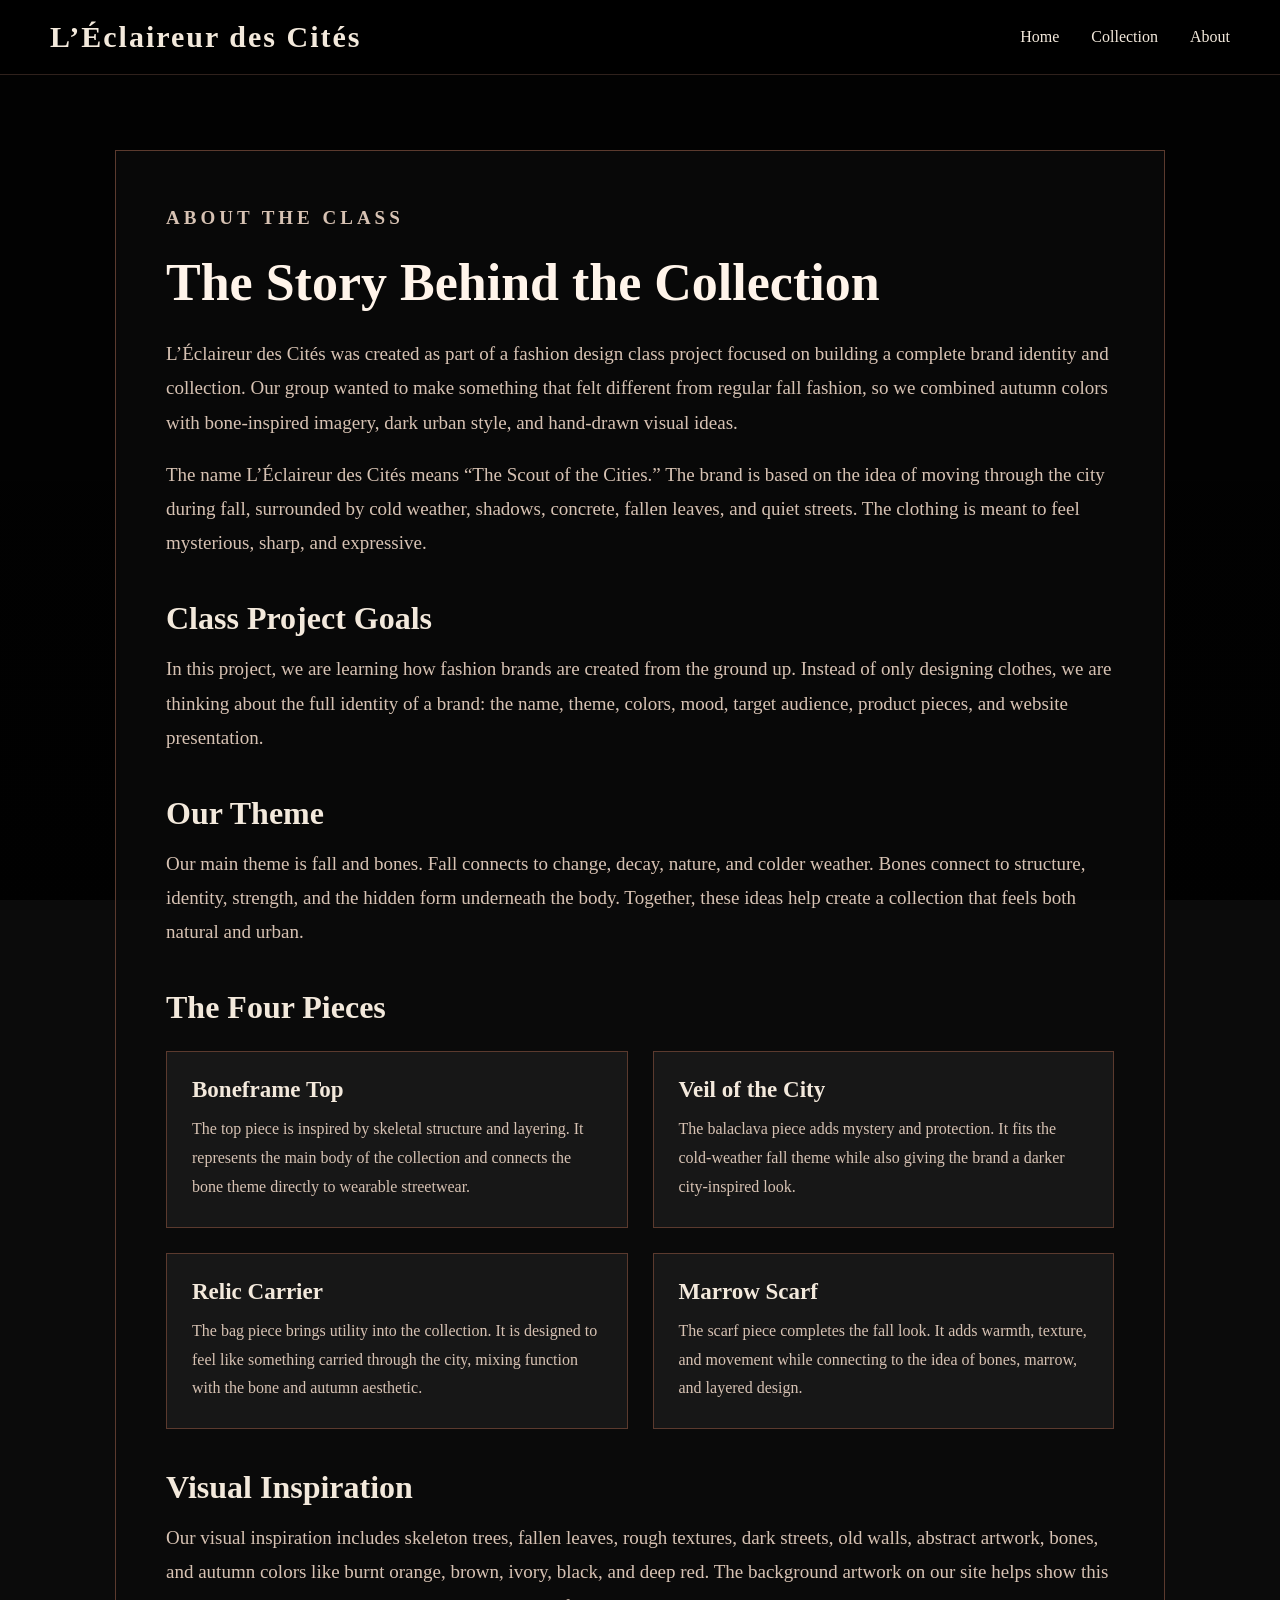
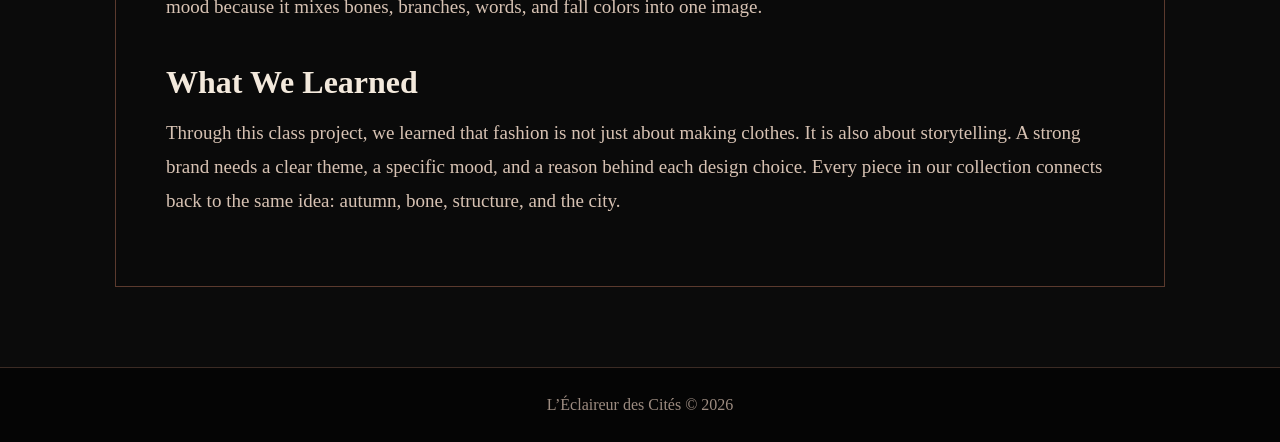
==== about.html @ 9686a488 "Rename second.html to about.html" ====
<!DOCTYPE html>
<html lang="en">
<head>
  <meta charset="UTF-8">
  <meta name="viewport" content="width=device-width, initial-scale=1.0">
  <title>About | L’Éclaireur des Cités</title>
  <link rel="stylesheet" href="main.css?v=3">
</head>
<body>

  <header>
    <h1>L’Éclaireur des Cités</h1>
    <nav>
      <a href="index.html">Home</a>
      <a href="index.html#collection">Collection</a>
      <a href="about.html">About</a>
    </nav>
  </header>

  <section class="about-page">
    <div class="about-box">
      <p class="season">About the Class</p>
      <h2>The Story Behind the Collection</h2>

      <p>
        L’Éclaireur des Cités was created as part of a fashion design class project focused on building
        a complete brand identity and collection. Our group wanted to make something that felt different
        from regular fall fashion, so we combined autumn colors with bone-inspired imagery, dark urban
        style, and hand-drawn visual ideas.
      </p>

      <p>
        The name L’Éclaireur des Cités means “The Scout of the Cities.” The brand is based on the idea
        of moving through the city during fall, surrounded by cold weather, shadows, concrete, fallen leaves,
        and quiet streets. The clothing is meant to feel mysterious, sharp, and expressive.
      </p>

      <h3>Class Project Goals</h3>
      <p>
        In this project, we are learning how fashion brands are created from the ground up. Instead of only
        designing clothes, we are thinking about the full identity of a brand: the name, theme, colors, mood,
        target audience, product pieces, and website presentation.
      </p>

      <h3>Our Theme</h3>
      <p>
        Our main theme is fall and bones. Fall connects to change, decay, nature, and colder weather.
        Bones connect to structure, identity, strength, and the hidden form underneath the body. Together,
        these ideas help create a collection that feels both natural and urban.
      </p>

      <h3>The Four Pieces</h3>

      <div class="info-grid">
        <div class="info-card">
          <h4>Boneframe Top</h4>
          <p>
            The top piece is inspired by skeletal structure and layering. It represents the main body of
            the collection and connects the bone theme directly to wearable streetwear.
          </p>
        </div>

        <div class="info-card">
          <h4>Veil of the City</h4>
          <p>
            The balaclava piece adds mystery and protection. It fits the cold-weather fall theme while also
            giving the brand a darker city-inspired look.
          </p>
        </div>

        <div class="info-card">
          <h4>Relic Carrier</h4>
          <p>
            The bag piece brings utility into the collection. It is designed to feel like something carried
            through the city, mixing function with the bone and autumn aesthetic.
          </p>
        </div>

        <div class="info-card">
          <h4>Marrow Scarf</h4>
          <p>
            The scarf piece completes the fall look. It adds warmth, texture, and movement while connecting
            to the idea of bones, marrow, and layered design.
          </p>
        </div>
      </div>

      <h3>Visual Inspiration</h3>
      <p>
        Our visual inspiration includes skeleton trees, fallen leaves, rough textures, dark streets, old
        walls, abstract artwork, bones, and autumn colors like burnt orange, brown, ivory, black, and deep red.
        The background artwork on our site helps show this mood because it mixes bones, branches, words,
        and fall colors into one image.
      </p>

      <h3>What We Learned</h3>
      <p>
        Through this class project, we learned that fashion is not just about making clothes. It is also about
        storytelling. A strong brand needs a clear theme, a specific mood, and a reason behind each design
        choice. Every piece in our collection connects back to the same idea: autumn, bone, structure, and
        the city.
      </p>
    </div>
  </section>

  <footer>
    <p>L’Éclaireur des Cités © 2026</p>
  </footer>

</body>
</html>
---- main.css ----
* {
  margin: 0;
  padding: 0;
  box-sizing: border-box;
}

html {
  scroll-behavior: smooth;
}

body {
  font-family: Georgia, serif;
  background: #0b0b0b;
  color: #f3e9dc;
}

/* HEADER */
header {
  position: fixed;
  top: 0;
  width: 100%;
  padding: 20px 50px;
  display: flex;
  justify-content: space-between;
  align-items: center;
  background: rgba(0, 0, 0, 0.88);
  border-bottom: 1px solid #2f211c;
  z-index: 1000;
}

header h1 {
  font-size: 30px;
  letter-spacing: 2px;
  color: #f3e9dc;
}

nav a {
  color: #f3e9dc;
  text-decoration: none;
  margin-left: 28px;
  font-size: 16px;
}

nav a:hover {
  color: #c86c35;
}

/* HERO */
.hero {
  min-height: 100vh;
  background-image:
    linear-gradient(rgba(0, 0, 0, 0.35), rgba(0, 0, 0, 0.65)),
    url("/Fashionsite/IMG_2442.jpeg");
  background-size: cover;
  background-position: center;
  background-repeat: no-repeat;
  display: flex;
  align-items: center;
  padding: 150px 80px 80px;
}

.hero-text {
  max-width: 720px;
  background: rgba(0, 0, 0, 0.35);
  padding: 35px;
  border-left: 3px solid #c86c35;
}

.season {
  color: #d9894f;
  text-transform: uppercase;
  letter-spacing: 4px;
  margin-bottom: 18px;
  font-size: 15px;
  font-weight: bold;
}

.hero h2 {
  font-size: 62px;
  line-height: 1.05;
  margin-bottom: 22px;
  color: #fff4ea;
}

.hero p {
  font-size: 21px;
  line-height: 1.6;
  color: #f0ddd0;
  margin-bottom: 30px;
}

.button {
  display: inline-block;
  background: #b85f2d;
  color: #111;
  padding: 14px 30px;
  text-decoration: none;
  font-weight: bold;
  font-size: 18px;
  letter-spacing: 1px;
}

.button:hover {
  background: #e08345;
}

/* ABOUT + COLLECTION */
.about,
.collection {
  padding: 85px 50px;
  text-align: center;
  background: #0b0b0b;
}

.about h2,
.collection h2 {
  font-size: 44px;
  margin-bottom: 22px;
  color: #f3e9dc;
}

.about p {
  max-width: 850px;
  margin: auto;
  font-size: 20px;
  line-height: 1.8;
  color: #d7c2b3;
}

/* COLLECTION CARDS */
.grid {
  display: grid;
  grid-template-columns: repeat(4, 1fr);
  gap: 28px;
  margin-top: 45px;
}

.card {
  background: #171717;
  border: 1px solid #5b3a2e;
  padding: 35px 22px;
  min-height: 170px;
  transition: 0.3s;
}

.card:hover {
  transform: translateY(-8px);
  border-color: #c86c35;
  background: #1f1a18;
}

.card h3 {
  font-size: 25px;
  margin-bottom: 14px;
  color: #f3e9dc;
}

.card p {
  font-size: 16px;
  line-height: 1.6;
  color: #d7c2b3;
}

/* FOOTER */
footer {
  background: #050505;
  padding: 28px;
  text-align: center;
  color: #9d8c81;
  border-top: 1px solid #3b2b24;
}

/* MOBILE */
@media screen and (max-width: 900px) {
  header {
    flex-direction: column;
    gap: 12px;
    padding: 18px 20px;
  }

  header h1 {
    font-size: 23px;
    text-align: center;
  }

  nav {
    display: flex;
    gap: 18px;
    flex-wrap: wrap;
    justify-content: center;
  }

  nav a {
    margin-left: 0;
    font-size: 15px;
  }

  .hero {
    padding: 160px 28px 80px;
  }

  .hero-text {
    padding: 25px;
  }

  .hero h2 {
    font-size: 42px;
  }

  .hero p {
    font-size: 18px;
  }

  .grid {
    grid-template-columns: 1fr;
  }
}
/* ABOUT PAGE */
.about-page {
  min-height: 100vh;
  padding: 150px 60px 80px;
  background:
    linear-gradient(rgba(0, 0, 0, 0.82), rgba(0, 0, 0, 0.9)),
    url("/Fashionsite/IMG_2442.jpeg");
  background-size: cover;
  background-position: center;
  background-attachment: fixed;
}

.about-box {
  max-width: 1050px;
  margin: auto;
  background: rgba(10, 10, 10, 0.82);
  border: 1px solid #5b3a2e;
  padding: 50px;
}

.about-box h2 {
  font-size: 52px;
  margin-bottom: 25px;
  color: #fff4ea;
}

.about-box h3 {
  font-size: 32px;
  margin-top: 40px;
  margin-bottom: 15px;
  color: #f3e9dc;
}

.about-box h4 {
  font-size: 23px;
  margin-bottom: 12px;
  color: #f3e9dc;
}

.about-box p {
  font-size: 19px;
  line-height: 1.8;
  color: #d7c2b3;
  margin-bottom: 18px;
}

.info-grid {
  display: grid;
  grid-template-columns: repeat(2, 1fr);
  gap: 25px;
  margin-top: 25px;
}

.info-card {
  background: #171717;
  border: 1px solid #5b3a2e;
  padding: 25px;
}

.info-card p {
  font-size: 16px;
  margin-bottom: 0;
}

@media screen and (max-width: 900px) {
  .about-page {
    padding: 160px 25px 60px;
  }

  .about-box {
    padding: 30px;
  }

  .about-box h2 {
    font-size: 38px;
  }

  .info-grid {
    grid-template-columns: 1fr;
  }
}
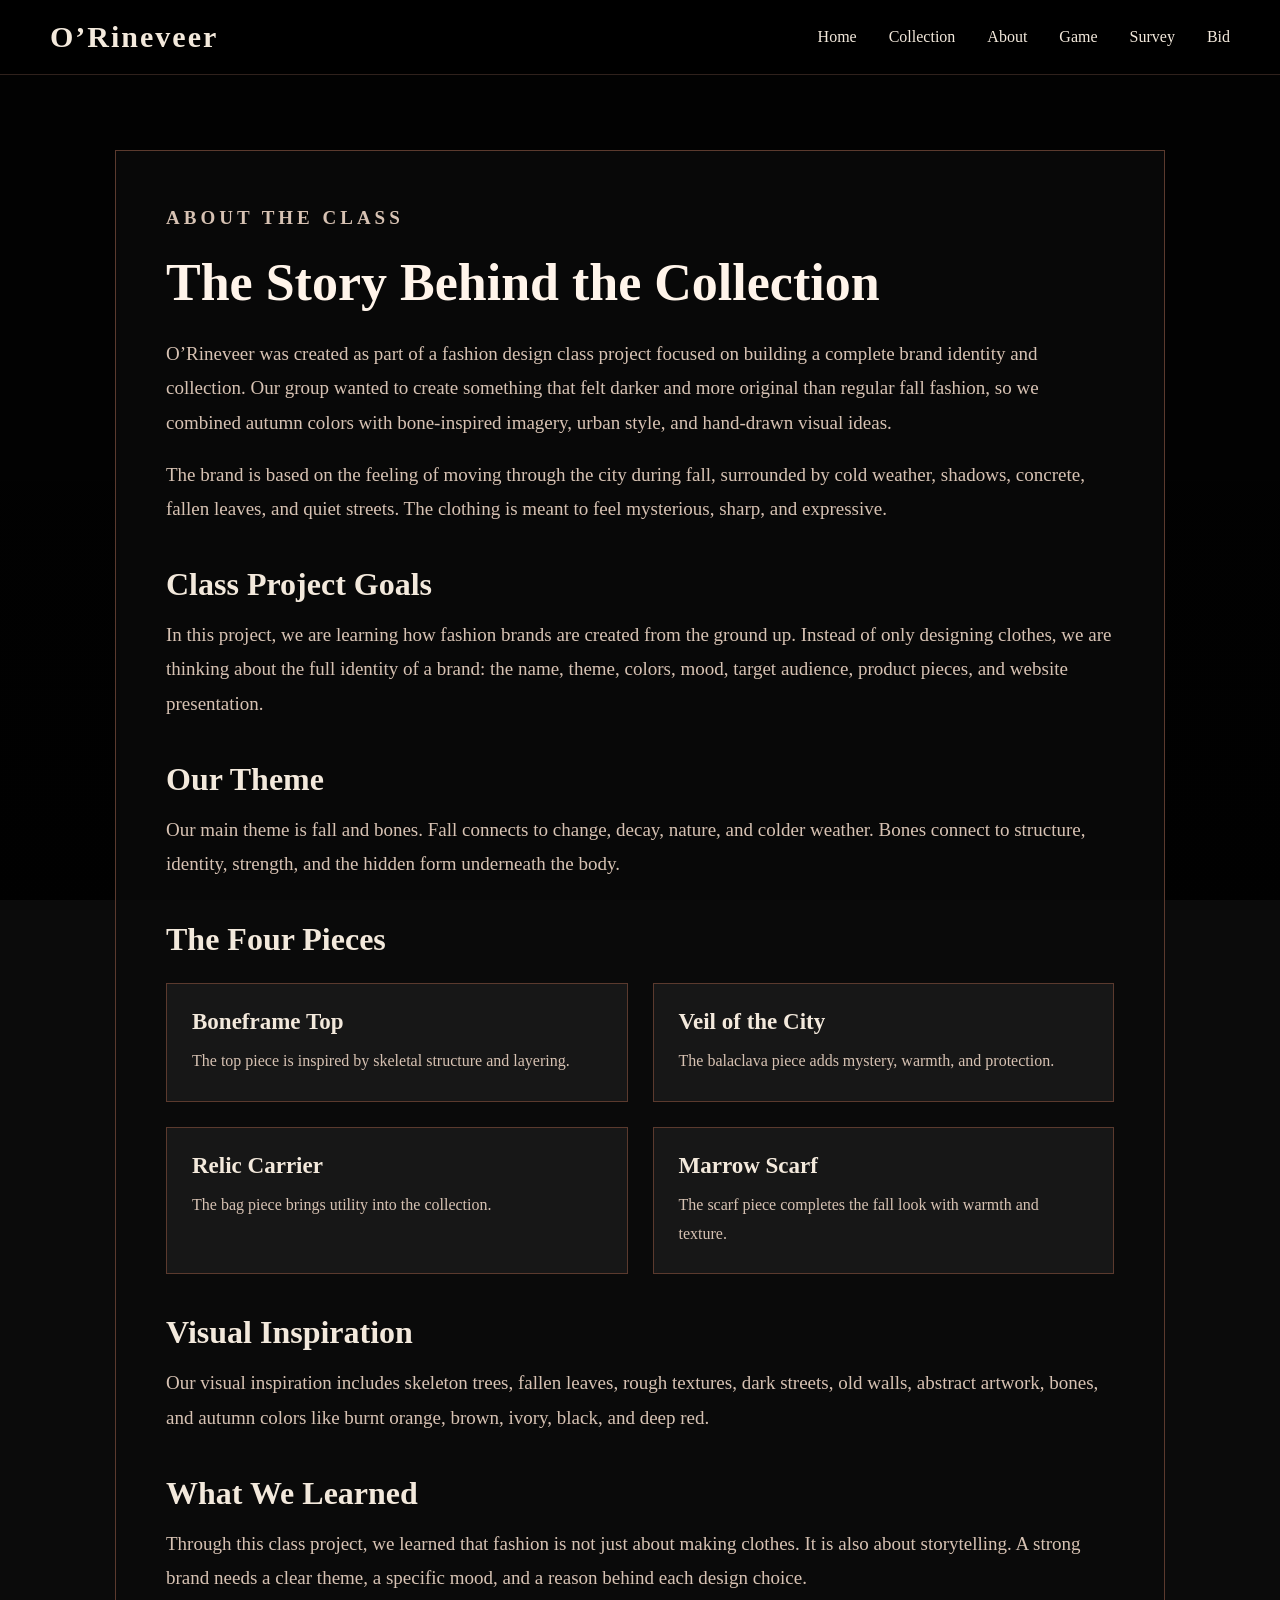
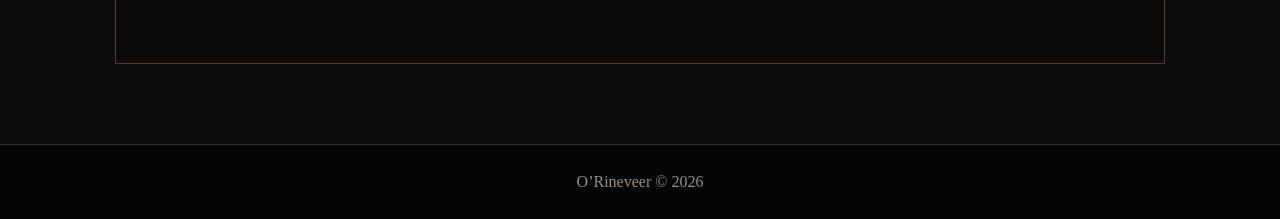
==== commit 8166139d: "Update brand name and content in about.html" ====
--- a/about.html
+++ b/about.html
@@ -3,17 +3,20 @@
 <head>
   <meta charset="UTF-8">
   <meta name="viewport" content="width=device-width, initial-scale=1.0">
-  <title>About | L’Éclaireur des Cités</title>
-  <link rel="stylesheet" href="main.css?v=3">
+  <title>About | O’Rineveer</title>
+  <link rel="stylesheet" href="main.css?v=9">
 </head>
 <body>
 
   <header>
-    <h1>L’Éclaireur des Cités</h1>
+    <h1>O’Rineveer</h1>
     <nav>
       <a href="index.html">Home</a>
       <a href="index.html#collection">Collection</a>
       <a href="about.html">About</a>
+      <a href="game.html">Game</a>
+      <a href="survey.html">Survey</a>
+      <a href="bid.html">Bid</a>
     </nav>
   </header>
 
@@ -23,30 +26,29 @@
       <h2>The Story Behind the Collection</h2>
 
       <p>
-        L’Éclaireur des Cités was created as part of a fashion design class project focused on building
-        a complete brand identity and collection. Our group wanted to make something that felt different
-        from regular fall fashion, so we combined autumn colors with bone-inspired imagery, dark urban
-        style, and hand-drawn visual ideas.
+        O’Rineveer was created as part of a fashion design class project focused on building
+        a complete brand identity and collection. Our group wanted to create something that
+        felt darker and more original than regular fall fashion, so we combined autumn colors
+        with bone-inspired imagery, urban style, and hand-drawn visual ideas.
       </p>
 
       <p>
-        The name L’Éclaireur des Cités means “The Scout of the Cities.” The brand is based on the idea
-        of moving through the city during fall, surrounded by cold weather, shadows, concrete, fallen leaves,
-        and quiet streets. The clothing is meant to feel mysterious, sharp, and expressive.
+        The brand is based on the feeling of moving through the city during fall, surrounded
+        by cold weather, shadows, concrete, fallen leaves, and quiet streets. The clothing is
+        meant to feel mysterious, sharp, and expressive.
       </p>
 
       <h3>Class Project Goals</h3>
       <p>
-        In this project, we are learning how fashion brands are created from the ground up. Instead of only
-        designing clothes, we are thinking about the full identity of a brand: the name, theme, colors, mood,
-        target audience, product pieces, and website presentation.
+        In this project, we are learning how fashion brands are created from the ground up.
+        Instead of only designing clothes, we are thinking about the full identity of a brand:
+        the name, theme, colors, mood, target audience, product pieces, and website presentation.
       </p>
 
       <h3>Our Theme</h3>
       <p>
         Our main theme is fall and bones. Fall connects to change, decay, nature, and colder weather.
-        Bones connect to structure, identity, strength, and the hidden form underneath the body. Together,
-        these ideas help create a collection that feels both natural and urban.
+        Bones connect to structure, identity, strength, and the hidden form underneath the body.
       </p>
 
       <h3>The Four Pieces</h3>
@@ -54,57 +56,43 @@
       <div class="info-grid">
         <div class="info-card">
           <h4>Boneframe Top</h4>
-          <p>
-            The top piece is inspired by skeletal structure and layering. It represents the main body of
-            the collection and connects the bone theme directly to wearable streetwear.
-          </p>
+          <p>The top piece is inspired by skeletal structure and layering.</p>
         </div>
 
         <div class="info-card">
           <h4>Veil of the City</h4>
-          <p>
-            The balaclava piece adds mystery and protection. It fits the cold-weather fall theme while also
-            giving the brand a darker city-inspired look.
-          </p>
+          <p>The balaclava piece adds mystery, warmth, and protection.</p>
         </div>
 
         <div class="info-card">
           <h4>Relic Carrier</h4>
-          <p>
-            The bag piece brings utility into the collection. It is designed to feel like something carried
-            through the city, mixing function with the bone and autumn aesthetic.
-          </p>
+          <p>The bag piece brings utility into the collection.</p>
         </div>
 
         <div class="info-card">
           <h4>Marrow Scarf</h4>
-          <p>
-            The scarf piece completes the fall look. It adds warmth, texture, and movement while connecting
-            to the idea of bones, marrow, and layered design.
-          </p>
+          <p>The scarf piece completes the fall look with warmth and texture.</p>
         </div>
       </div>
 
       <h3>Visual Inspiration</h3>
       <p>
-        Our visual inspiration includes skeleton trees, fallen leaves, rough textures, dark streets, old
-        walls, abstract artwork, bones, and autumn colors like burnt orange, brown, ivory, black, and deep red.
-        The background artwork on our site helps show this mood because it mixes bones, branches, words,
-        and fall colors into one image.
+        Our visual inspiration includes skeleton trees, fallen leaves, rough textures, dark streets,
+        old walls, abstract artwork, bones, and autumn colors like burnt orange, brown, ivory,
+        black, and deep red.
       </p>
 
       <h3>What We Learned</h3>
       <p>
-        Through this class project, we learned that fashion is not just about making clothes. It is also about
-        storytelling. A strong brand needs a clear theme, a specific mood, and a reason behind each design
-        choice. Every piece in our collection connects back to the same idea: autumn, bone, structure, and
-        the city.
+        Through this class project, we learned that fashion is not just about making clothes.
+        It is also about storytelling. A strong brand needs a clear theme, a specific mood,
+        and a reason behind each design choice.
       </p>
     </div>
   </section>
 
   <footer>
-    <p>L’Éclaireur des Cités © 2026</p>
+    <p>O’Rineveer © 2026</p>
   </footer>
 
 </body>
--- a/main.css
+++ b/main.css
@@ -296,3 +296,121 @@
     grid-template-columns: 1fr;
   }
 }
+/* CLICKABLE COLLECTION CARDS */
+.piece-link {
+  text-decoration: none;
+  color: inherit;
+  display: block;
+}
+
+.piece-link span {
+  display: inline-block;
+  margin-top: 18px;
+  color: #c86c35;
+  font-weight: bold;
+  letter-spacing: 1px;
+}
+
+.piece-placeholder {
+  height: 180px;
+  border: 1px dashed #8a5a3f;
+  background: linear-gradient(135deg, #211714, #0b0b0b);
+  display: flex;
+  align-items: center;
+  justify-content: center;
+  color: #d9894f;
+  letter-spacing: 3px;
+  font-size: 14px;
+  margin-bottom: 22px;
+}
+
+/* INDIVIDUAL PIECE PAGES */
+.piece-page {
+  min-height: 100vh;
+  padding: 150px 60px 80px;
+  background:
+    linear-gradient(rgba(0, 0, 0, 0.82), rgba(0, 0, 0, 0.92)),
+    url("/Fashionsite/IMG_2442.jpeg");
+  background-size: cover;
+  background-position: center;
+  background-attachment: fixed;
+}
+
+.piece-box {
+  max-width: 1100px;
+  margin: auto;
+  background: rgba(10, 10, 10, 0.86);
+  border: 1px solid #5b3a2e;
+  padding: 50px;
+}
+
+.piece-layout {
+  display: grid;
+  grid-template-columns: 1fr 1.3fr;
+  gap: 40px;
+  align-items: start;
+}
+
+.big-placeholder {
+  min-height: 520px;
+  border: 1px dashed #8a5a3f;
+  background: linear-gradient(135deg, #241915, #0b0b0b);
+  display: flex;
+  align-items: center;
+  justify-content: center;
+  color: #d9894f;
+  font-size: 18px;
+  letter-spacing: 4px;
+  text-align: center;
+  padding: 30px;
+}
+
+.piece-info h2 {
+  font-size: 52px;
+  color: #fff4ea;
+  margin-bottom: 15px;
+}
+
+.piece-info h3 {
+  font-size: 28px;
+  color: #f3e9dc;
+  margin-top: 35px;
+  margin-bottom: 12px;
+}
+
+.piece-info p {
+  font-size: 19px;
+  line-height: 1.8;
+  color: #d7c2b3;
+  margin-bottom: 18px;
+}
+
+.back-link {
+  display: inline-block;
+  margin-top: 30px;
+  color: #c86c35;
+  text-decoration: none;
+  font-weight: bold;
+}
+
+@media screen and (max-width: 900px) {
+  .piece-page {
+    padding: 160px 25px 60px;
+  }
+
+  .piece-box {
+    padding: 30px;
+  }
+
+  .piece-layout {
+    grid-template-columns: 1fr;
+  }
+
+  .big-placeholder {
+    min-height: 300px;
+  }
+
+  .piece-info h2 {
+    font-size: 38px;
+  }
+}
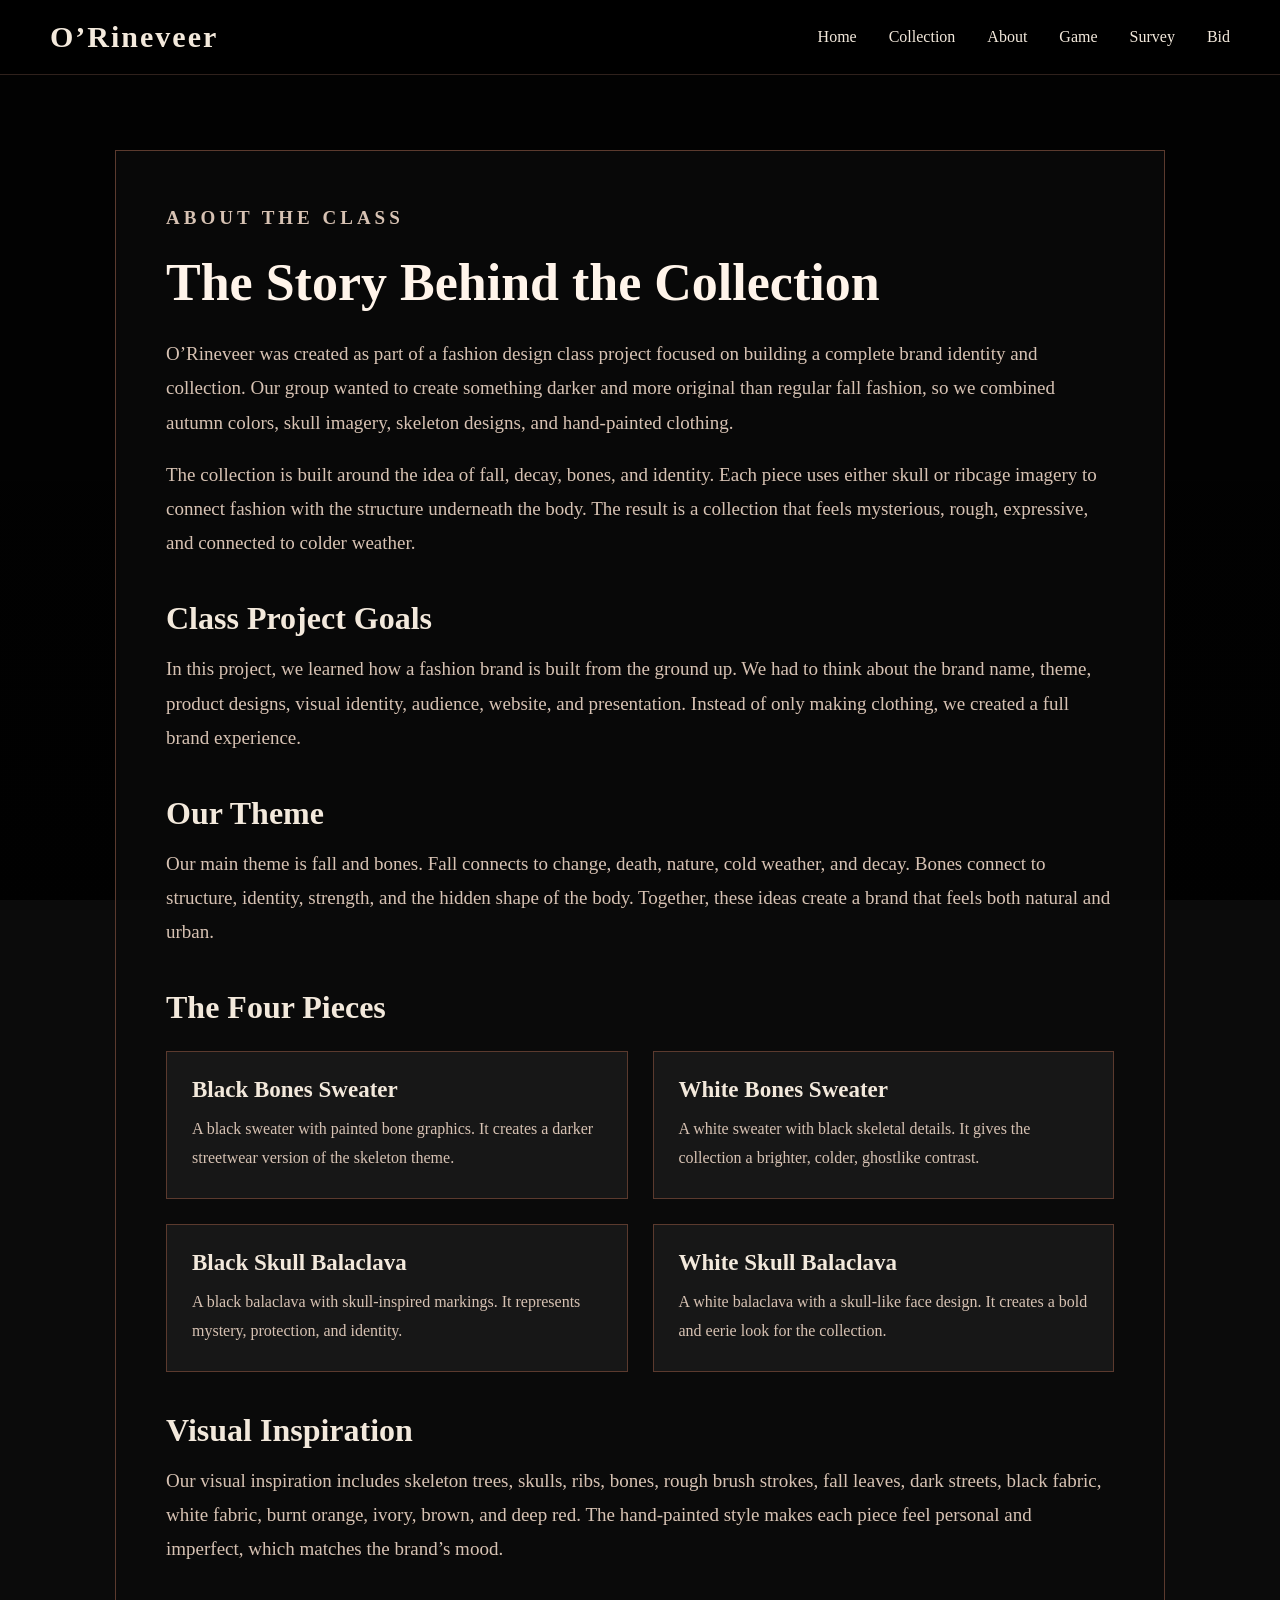
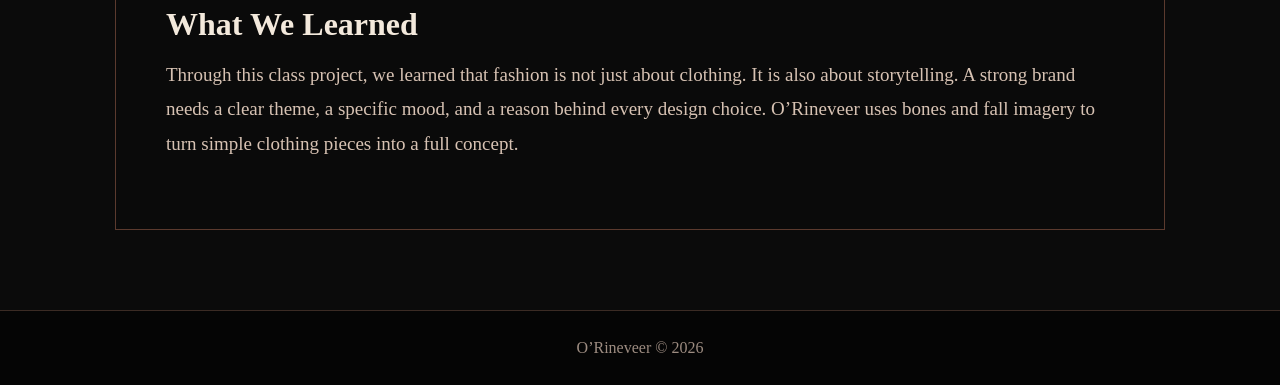
==== commit fa88f0b7: "Revise about.html for improved brand description Updated the content to enhance clarity and detail a" ====
--- a/about.html
+++ b/about.html
@@ -4,7 +4,7 @@
   <meta charset="UTF-8">
   <meta name="viewport" content="width=device-width, initial-scale=1.0">
   <title>About | O’Rineveer</title>
-  <link rel="stylesheet" href="main.css?v=9">
+  <link rel="stylesheet" href="main.css?v=11">
 </head>
 <body>
 
@@ -27,66 +27,79 @@
 
       <p>
         O’Rineveer was created as part of a fashion design class project focused on building
-        a complete brand identity and collection. Our group wanted to create something that
-        felt darker and more original than regular fall fashion, so we combined autumn colors
-        with bone-inspired imagery, urban style, and hand-drawn visual ideas.
+        a complete brand identity and collection. Our group wanted to create something darker
+        and more original than regular fall fashion, so we combined autumn colors, skull imagery,
+        skeleton designs, and hand-painted clothing.
       </p>
 
       <p>
-        The brand is based on the feeling of moving through the city during fall, surrounded
-        by cold weather, shadows, concrete, fallen leaves, and quiet streets. The clothing is
-        meant to feel mysterious, sharp, and expressive.
+        The collection is built around the idea of fall, decay, bones, and identity. Each piece
+        uses either skull or ribcage imagery to connect fashion with the structure underneath the body.
+        The result is a collection that feels mysterious, rough, expressive, and connected to colder weather.
       </p>
 
       <h3>Class Project Goals</h3>
       <p>
-        In this project, we are learning how fashion brands are created from the ground up.
-        Instead of only designing clothes, we are thinking about the full identity of a brand:
-        the name, theme, colors, mood, target audience, product pieces, and website presentation.
+        In this project, we learned how a fashion brand is built from the ground up. We had to think about
+        the brand name, theme, product designs, visual identity, audience, website, and presentation.
+        Instead of only making clothing, we created a full brand experience.
       </p>
 
       <h3>Our Theme</h3>
       <p>
-        Our main theme is fall and bones. Fall connects to change, decay, nature, and colder weather.
-        Bones connect to structure, identity, strength, and the hidden form underneath the body.
+        Our main theme is fall and bones. Fall connects to change, death, nature, cold weather, and decay.
+        Bones connect to structure, identity, strength, and the hidden shape of the body. Together, these ideas
+        create a brand that feels both natural and urban.
       </p>
 
       <h3>The Four Pieces</h3>
 
       <div class="info-grid">
         <div class="info-card">
-          <h4>Boneframe Top</h4>
-          <p>The top piece is inspired by skeletal structure and layering.</p>
+          <h4>Black Bones Sweater</h4>
+          <p>
+            A black sweater with painted bone graphics. It creates a darker streetwear version
+            of the skeleton theme.
+          </p>
         </div>
 
         <div class="info-card">
-          <h4>Veil of the City</h4>
-          <p>The balaclava piece adds mystery, warmth, and protection.</p>
+          <h4>White Bones Sweater</h4>
+          <p>
+            A white sweater with black skeletal details. It gives the collection a brighter,
+            colder, ghostlike contrast.
+          </p>
         </div>
 
         <div class="info-card">
-          <h4>Relic Carrier</h4>
-          <p>The bag piece brings utility into the collection.</p>
+          <h4>Black Skull Balaclava</h4>
+          <p>
+            A black balaclava with skull-inspired markings. It represents mystery, protection,
+            and identity.
+          </p>
         </div>
 
         <div class="info-card">
-          <h4>Marrow Scarf</h4>
-          <p>The scarf piece completes the fall look with warmth and texture.</p>
+          <h4>White Skull Balaclava</h4>
+          <p>
+            A white balaclava with a skull-like face design. It creates a bold and eerie look
+            for the collection.
+          </p>
         </div>
       </div>
 
       <h3>Visual Inspiration</h3>
       <p>
-        Our visual inspiration includes skeleton trees, fallen leaves, rough textures, dark streets,
-        old walls, abstract artwork, bones, and autumn colors like burnt orange, brown, ivory,
-        black, and deep red.
+        Our visual inspiration includes skeleton trees, skulls, ribs, bones, rough brush strokes,
+        fall leaves, dark streets, black fabric, white fabric, burnt orange, ivory, brown, and deep red.
+        The hand-painted style makes each piece feel personal and imperfect, which matches the brand’s mood.
       </p>
 
       <h3>What We Learned</h3>
       <p>
-        Through this class project, we learned that fashion is not just about making clothes.
-        It is also about storytelling. A strong brand needs a clear theme, a specific mood,
-        and a reason behind each design choice.
+        Through this class project, we learned that fashion is not just about clothing. It is also about
+        storytelling. A strong brand needs a clear theme, a specific mood, and a reason behind every design choice.
+        O’Rineveer uses bones and fall imagery to turn simple clothing pieces into a full concept.
       </p>
     </div>
   </section>
